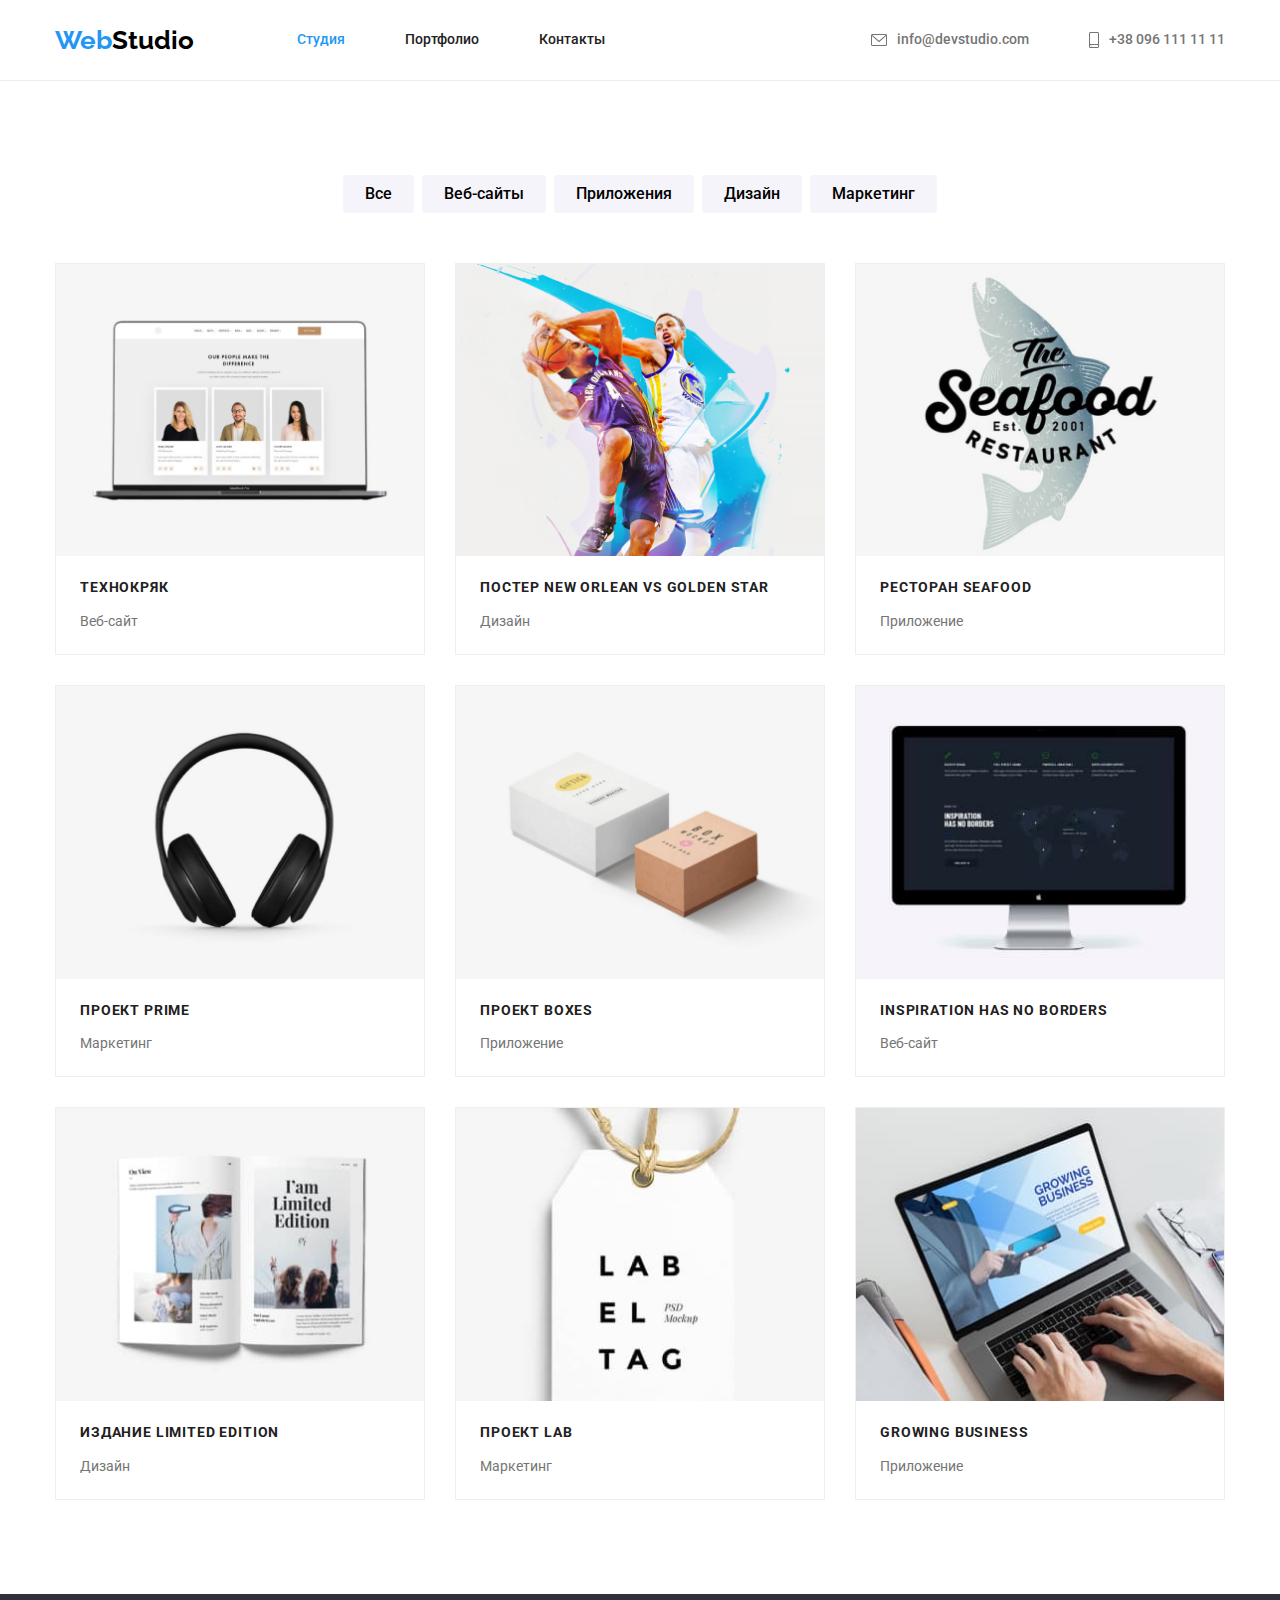
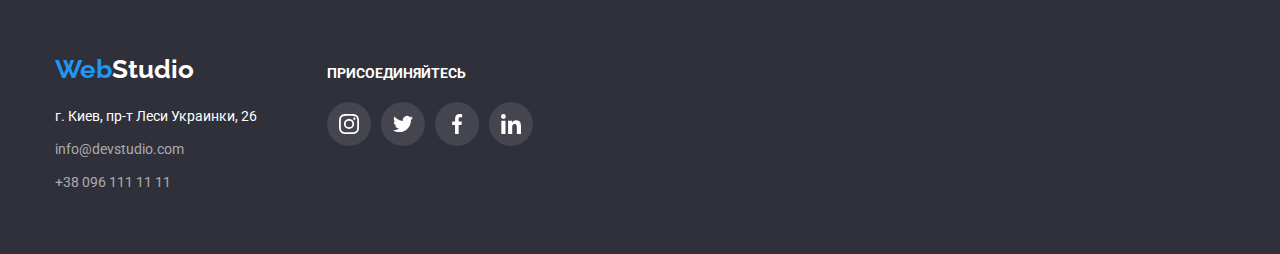
==== portfolio.html @ a8113be8 "добавляет файлы настроек" ====
<!DOCTYPE html>
<html lang="ru">
  <head>
    <meta charset="UTF-8" />
    <meta http-equiv="X-UA-Compatible" content="IE=edge" />
    <meta name="viewport" content="width=device-width, initial-scale=1.0" />
    <title>Portfolio</title>
    <link rel="preconnect" href="https://fonts.gstatic.com" />
    <link
      href="https://fonts.googleapis.com/css2?family=Oleo+Script:wght@400;700&family=Raleway:wght@700&family=Roboto:wght@400;500;700;900&display=swap"
      rel="stylesheet"
    />
    <link
      rel="stylesheet"
      href="https://cdnjs.cloudflare.com/ajax/libs/modern-normalize/1.0.0/modern-normalize.css"
    />
    <link rel="stylesheet" href="./css/styles.css" />
    <link rel="stylesheet" href="./css/portfolio.css" />
    <link rel="stylesheet" href="./css/main.css" />
  </head>
  <body>
    <header class="header">
      <div class="header-contenier">
        <nav class="nav-section">
          <a href="#" class="logo">Web<span class="black">Studio</span></a>
          <ul class="site-nav list">
            <li class="item">
              <a href="./index.html" class="link-nav link curent">Студия</a>
            </li>
            <li class="item">
              <a href="./portfolio.html" class="link-nav link">Портфолио</a>
            </li>
            <li class="item">
              <a href="#" class="link-nav link">Контакты</a>
            </li>
          </ul>
        </nav>
        <ul class="contact-list list">
          <li class="item icon-item">
            <a href="mailto:info@devstudio.com" class="contact link"
              ><svg class="icon-contact" width="16" height="12">
                <use href="./images/sprite.svg#envelope"></use>
              </svg>
              info@devstudio.com</a
            >
          </li>
          <li class="item icon-item">
            <a href="tel:+380961111111" class="contact link"
              ><svg
                class="icon-contact contact-smartphon"
                width="10"
                height="16"
              >
                <use href="./images/sprite.svg#smartphone"></use>
              </svg>
              +38 096 111 11 11</a
            >
          </li>
        </ul>
      </div>
    </header>
    <main>
      <section class="portfolio-section">
        <div class="portfolio-contenier">
          <h2 class="visually-hidden">наше портфолио</h2>
          <ul class="button-filter list">
            <li class="button-list">
              <button class="filter">Все</button>
            </li>
            <li class="button-list">
              <button class="filter">Веб-сайты</button>
            </li>
            <li class="button-list">
              <button class="filter">Приложения</button>
            </li>
            <li class="button-list">
              <button class="filter">Дизайн</button>
            </li>
            <li class="button-list">
              <button class="filter">Маркетинг</button>
            </li>
          </ul>
          <ul class="portfolio-list list">
            <li class="card-list">
              <img src="./images/portfolio/img-1.jpg" alt="Технокряк" />
              <div class="content">
                <h3 class="subtitle">Технокряк</h3>
                <p class="text">Веб-сайт</p>
              </div>
            </li>
            <li class="card-list">
              <img
                src="./images/portfolio/img-2.jpg"
                alt="Постер New Orlean vs Golden Star"
              />
              <div class="content">
                <h3 class="subtitle">Постер New Orlean vs Golden Star</h3>
                <p class="text">Дизайн</p>
              </div>
            </li>
            <li class="card-list">
              <img src="./images/portfolio/img-3.jpg" alt="Ресторан Seafood" />
              <div class="content">
                <h3 class="subtitle">Ресторан Seafood</h3>
                <p class="text">Приложение</p>
              </div>
            </li>
            <li class="card-list">
              <img src="./images/portfolio/img-4.jpg" alt="Проект Prime" />
              <div class="content">
                <h3 class="subtitle">Проект Prime</h3>
                <p class="text">Маркетинг</p>
              </div>
            </li>
            <li class="card-list">
              <img src="./images/portfolio/img-5.jpg" alt="Проект Boxes" />
              <div class="content">
                <h3 class="subtitle">Проект Boxes</h3>
                <p class="text">Приложение</p>
              </div>
            </li>
            <li class="card-list">
              <img
                src="./images/portfolio/img-6.jpg"
                alt="Inspiration has no Borders"
              />
              <div class="content">
                <h3 class="subtitle">Inspiration has no Borders</h3>
                <p class="text">Веб-сайт</p>
              </div>
            </li>
            <li class="card-list">
              <img
                src="./images/portfolio/img-7.jpg"
                alt="Издание Limited Edition"
              />
              <div class="content">
                <h3 class="subtitle">Издание Limited Edition</h3>
                <p class="text">Дизайн</p>
              </div>
            </li>
            <li class="card-list">
              <img src="./images/portfolio/img-8.jpg" alt="Проект LAB" />
              <div class="content">
                <h3 class="subtitle">Проект LAB</h3>
                <p class="text">Маркетинг</p>
              </div>
            </li>
            <li class="card-list">
              <img src="./images/portfolio/img-9.jpg" alt="Growing Business" />
              <div class="content">
                <h3 class="subtitle">Growing Business</h3>
                <p class="text">Приложение</p>
              </div>
            </li>
          </ul>
        </div>
      </section>
    </main>
    <footer class="section footer-section">
      <div class="contanier footer-contanier">
        <div class="address-footer">
          <a href="#" class="logo">Web<span class="white">Studio</span></a>
          <address class="blok-address">
            <a href="#" class="address">г. Киев, пр-т Леси Украинки, 26</a>
          </address>
          <ul class="list">
            <li class="list-contacts">
              <a href="mailto:info@devstudio.com" class="contacts"
                >info@devstudio.com</a
              >
            </li>
            <li class="list-contacts">
              <a href="tel:+380961111111" class="contacts">+38 096 111 11 11</a>
            </li>
          </ul>
        </div>
        <div class="media">
          <b class="text-media">присоединяйтесь</b>
          <ul class="media-list">
            <li class="list-media list">
              <a href="http://" class="icon-media">
                <svg class="icon-instagram" width="20" ,heigth="20">
                  <use href="./images/sprite.svg#instagram"></use>
                </svg>
              </a>
            </li>
            <li class="list-media list">
              <a href="http://" class="icon-media">
                <svg class="icon-twitter" width="20" ,heigth="20">
                  <use href="./images/sprite.svg#twitter"></use>
                </svg>
              </a>
            </li>
            <li class="list-media list">
              <a href="http://" class="icon-media">
                <svg class="icon-facebook" width="20" ,heigth="20">
                  <use href="./images/sprite.svg#facebook"></use>
                </svg>
              </a>
            </li>
            <li class="list-media list">
              <a href="http://" class="icon-media">
                <svg class="icon-linkedin" width="20" ,heigth="20">
                  <use href="./images/sprite.svg#linkedin"></use>
                </svg>
              </a>
            </li>
          </ul>
        </div>
      </div>
    </footer>
  </body>
</html>
---- css/styles.css ----
/* Переменные */
:root {
  --background-color-header: #ffffff;
  --background-color-main: #e5e5e5;
  --background-color-tiam: #f5f4fa;
  --background-color-footer: #2f303a;

  --color-logo: #2196f3;
  --color-accent: #2196f3;
  --color-text-h: #212121;
  --color-text-p: #757575;
  --color-text-hero: #ffffff;
  --color-text-mail: rgba(255, 255, 255, 0.6);
}

body {
  text-decoration: none;
}

/* утилиты */
.list {
  list-style: none;
}

h1,
h2,
h3,
p,
a,
li,
ul {
  padding: 0;
  margin: 0;
}

img {
  display: block;
  max-width: 100%;
  height: auto;
}

/* скрытый заголовок */
.visually-hidden {
  position: absolute;
  width: 1px;
  height: 1px;
  margin: -1px;
  border: 0;
  padding: 0;
  clip: rect(0 0 0 0);
  overflow: hidden;
}

.section {
  padding-top: 94px;
  padding-bottom: 94px;
  /* outline: 2px solid tomato; */
}

.contanier {
  margin-left: auto;
  margin-right: auto;
  padding-left: 15px;
  padding-right: 15px;
  width: 1200px;
  /* outline: 2px solid tomato; */
}

.button {
  display: inline-block;

  padding-top: 10px;
  padding-bottom: 10px;
  padding-left: 32px;
  padding-right: 32px;

  background-color: var(--color-accent);
  text-decoration: none;

  font-family: Roboto;
  font-style: normal;
  font-weight: bold;
  font-size: 16px;
  line-height: 1.87;

  text-align: center;

  color: #ffffff;
  box-shadow: 0px 4px 4px rgba(0, 0, 0, 0.15);
  border-radius: 4px;
}

/* Шапка сайта */
.header {
  background-color: var(--background-color-header);
  border-bottom: 1px solid #ececec;
}

.header-contenier {
  display: flex;
  width: 1200px;
  margin: auto;
  padding-left: 15px;
  padding-right: 15px;
  justify-content: space-between;
  align-items: center;
}

.icon-item {
  display: flex;
  align-items: center;
}

.link {
  color: var(--color-text-h);
  text-decoration: none;
  margin-left: 10px;
}

.icon-contact {
  margin-right: 10px;
  fill: #757575;
}

.link:hover,
.link:focus {
  color: var(--color-accent);
}

.link:hover .icon-contact,
.link:focus .icon-contact {
  fill: var(--color-accent);
}

.contact-list {
  display: flex;
}

.contact-list .item + .item {
  margin-left: 50px;
}

.contact {
  display: flex;
  align-items: center;
  color: var(--color-text-p);
  font-family: Roboto;
  font-style: normal;
  font-weight: 500;
  font-size: 14px;
  line-height: 1.14;
}

.nav-section {
  display: flex;
  justify-content: space-between;
  align-items: center;
}

.site-nav {
  display: flex;
}

.site-nav .curent {
  color: var(--color-accent);
}

.nav-list .item {
  display: block;
  padding-top: 32px;
  padding-bottom: 32px;
}

.site-nav .item + .item {
  margin-left: 50px;
}

.link-nav {
  display: block;
  padding-top: 32px;
  padding-bottom: 32px;
  font-family: -apple-system, BlinkMacSystemFont, "Segoe UI", Roboto, Oxygen,
    Ubuntu, Cantarell, "Open Sans", "Helvetica Neue", sans-serif;
  font-style: normal;
  font-weight: 500;
  font-size: 14px;
  line-height: 1.14;
}

/* стилизация логотипа */
.logo {
  display: block;
  font-family: Raleway;
  font-style: normal;
  font-weight: bold;
  font-size: 26px;
  line-height: 1.19;

  color: var(--color-logo);
  text-decoration: none;
}

.black {
  color: black;
  margin-right: 93px;
}

.white {
  color: #ffffff;
}

/* подвал сайта */
.footer-section {
  display: flex;
  justify-content: flex-start;
  background-color: var(--background-color-footer);
  padding-top: 60px;
  padding-bottom: 60px;
}

.footer-contanier {
  display: flex;
  align-items: baseline;
}

.address {
  margin-top: 20px;
  text-decoration: none;
  font-family: Roboto;
  font-style: normal;
  font-weight: normal;
  font-size: 14px;
  line-height: 1.71;
  color: #ffffff;
}

.blok-address {
  margin-top: 20px;
}

.contacts {
  text-decoration: none;
  font-family: Roboto;
  font-style: normal;
  font-weight: normal;
  font-size: 14px;
  line-height: 1.71;

  color: var(--color-text-mail);
}

.list-contacts {
  margin-top: 9px;
}
---- css/portfolio.css ----
.portfolio-section {
  padding-top: 94px;
  padding-bottom: 94px;
}

.portfolio-contenier {
  display: block;
  width: 1200px;
  margin-left: auto;
  margin-right: auto;
  padding-left: 15px;
  padding-right: 15px;
}

.button-filter {
  display: flex;
  justify-content: center;
  margin-bottom: 50px;
}

.portfolio-list {
  display: flex;
  flex-wrap: wrap;
  flex-basis: calc(100% / 3 - 30px);
  margin-left: -30px;
  margin-top: -30px;
}

.card-list {
  border: 1px solid #eeeeee;
  margin-left: 30px;
  margin-top: 30px;
  width: 370px;
}

.card-list:hover {
  box-shadow: 0px 1px 1px rgba(0, 0, 0, 0.12), 0px 4px 4px rgba(0, 0, 0, 0.06),
    1px 4px 6px rgba(0, 0, 0, 0.16);
}

.subtitle {
  margin-bottom: 4px;
  font-family: Roboto;
  font-style: normal;
  font-weight: bold;
  font-size: 18px;
  line-height: 2;

  letter-spacing: 0.06em;

  color: #212121;
}

.content {
  padding-top: 20px;
  padding-bottom: 20px;
  padding-left: 24px;
  padding-right: 24px;
}

.text {
  font-family: Roboto;
  font-style: normal;
  font-weight: normal;
  font-size: 16px;
  line-height: 1.87;
  color: #757575;
}

.button-filter .button-list + .button-list {
  margin-left: 8px;
}

.filter {
  padding-top: 6px;
  padding-bottom: 6px;
  padding-left: 22px;
  padding-right: 22px;

  font-family: Roboto;
  font-style: normal;
  font-weight: 500;
  font-size: 16px;
  line-height: 1.62;

  text-align: center;

  background-color: #f5f4fa;
  border-radius: 4px;
  border: none;
}

.filter:hover,
.filter:focus {
  color: #ffffff;
  background-color: var(--color-accent);
  box-shadow: 0px 3px 1px rgba(0, 0, 0, 0.1), 0px 1px 2px rgba(0, 0, 0, 0.08),
    0px 2px 2px rgba(0, 0, 0, 0.12);
}
---- css/main.css ----
/* секция герой */
.hero {
  max-width: 1600px;
  height: 600px;
  margin-left: auto;
  margin-right: auto;
  padding: 0;
  background-image: linear-gradient(
      to right,
      rgba(47, 48, 58, 0.4),
      rgba(47, 48, 58, 0.4)
    ),
    url("../images/Img-hero.jpg");
  background-repeat: no-repeat;
  background-position: center;
  background-size: cover;
}

.overlay {
}

.hero-contenier {
  padding-top: 200px;
  padding-bottom: 200px;
  text-align: center;
}

.hero-title {
  margin-bottom: 30px;
  font-family: Roboto;
  font-style: normal;
  font-weight: 900;
  font-size: 44px;
  line-height: 1.36;

  text-align: center;
  text-transform: uppercase;

  color: #ffffff;
}

/* оформление секций */
.contanier .list-section {
  display: flex;
  justify-content: center;
}

.icon {
  display: inline-flex;
  height: 120px;
  width: 270px;
  margin-bottom: 30px;
  background-color: #f5f4fa;
  justify-content: center;
  border-radius: 4px;
}

.icon-logo {
  fill: #afb1b8;
}

.icon-logo:hover,
.icon-logo:focus {
  fill: #2196f3;
}

.social {
  display: flex;
  justify-content: center;
}

.icon-social {
  display: inline-flex;
  margin-bottom: 30px;
  width: 44px;
  height: 44px;
  fill: #afb1b8;
  justify-content: center;
  border-radius: 50%;
}

.team-list .icon-social + .icon-social {
  margin-left: 10px;
}

.icon-social:hover,
.icon-social:focus {
  background-color: var(--color-accent);
}

.icon-social:hover .icon-team,
.icon-social:focus .icon-team {
  fill: #ffffff;
}

.list-section .list-text + .list-text {
  margin-left: 30px;
}

.work-list {
  display: flex;
  justify-content: center;
}

.subtitle {
  margin-bottom: 10px;
  font-family: Roboto;
  font-style: normal;
  font-weight: bold;
  font-size: 14px;
  line-height: 1.71;

  text-transform: uppercase;

  color: var(--color-text-h);
}

.text {
  font-family: Roboto;
  font-style: normal;
  font-weight: normal;
  font-size: 14px;
  line-height: 1.71;
}

.title-section {
  margin-bottom: 50px;
  font-family: Roboto;
  font-style: normal;
  font-weight: bold;
  font-size: 36px;
  line-height: 1.17;
  text-align: center;
  color: var(--color-text-h);
}

.work-list .work-photo + .work-photo {
  margin-left: 30px;
}

.title {
  margin-top: 30px;
  font-family: Roboto;
  font-style: normal;
  font-weight: 500;
  font-size: 16px;
  line-height: 1.187;
  text-align: center;

  color: var(--color-text-h);
}

.text-team {
  margin-top: 10px;
  margin-bottom: 30px;
  font-family: Roboto;
  font-style: normal;
  font-weight: normal;
  font-size: 16px;
  line-height: 1.187;
  text-align: center;
}

.section-work {
  padding-bottom: 94px;
}

.section-team {
  background-color: var(--background-color-tiam);
}

.team-list {
  display: flex;
  justify-content: center;
}

.team-photo {
  background-color: #ffffff;
  box-shadow: 0px 1px 3px rgba(0, 0, 0, 0.12), 0px 1px 1px rgba(0, 0, 0, 0.14),
    0px 2px 1px rgba(0, 0, 0, 0.2);
  border-radius: 0px 0px 4px 4px;
}

.team-list .team-photo + .team-photo {
  margin-left: 30px;
}

.list-clients {
  display: flex;
}

.linc-clients {
  display: inline-flex;
  width: 170px;
  height: 90px;
  justify-content: center;
  border-radius: 4px;
  border: 1px solid #afb1b8;
  outline: none;
}

.list-clients .clients + .clients {
  margin-left: 30px;
}

.linc-clients:hover,
.linc-clients:focus {
  border: 1px solid var(--color-accent);
}

.linc-clients:hover .icon-logo,
.linc-clients:focus .icon-logo {
  fill: var(--color-accent);
}

.icon-media {
  display: inline-flex;
  margin-top: 20px;
  width: 44px;
  height: 44px;
  background: rgba(255, 255, 255, 0.1);
  fill: #ffffff;
  justify-content: center;
  border-radius: 50%;
}

.media-list > .list-media + .list-media {
  margin-left: 10px;
}

.icon-media:hover,
.icon-media:focus {
  background-color: var(--color-accent);
  fill: #ffffff;
}

.media {
  margin-left: 70px;
}

.text-media {
  font-family: Roboto;
  font-style: normal;
  font-weight: bold;
  font-size: 14px;
  line-height: 1.14;
  text-transform: uppercase;
  color: #ffffff;
}

.media-list {
  display: flex;
}
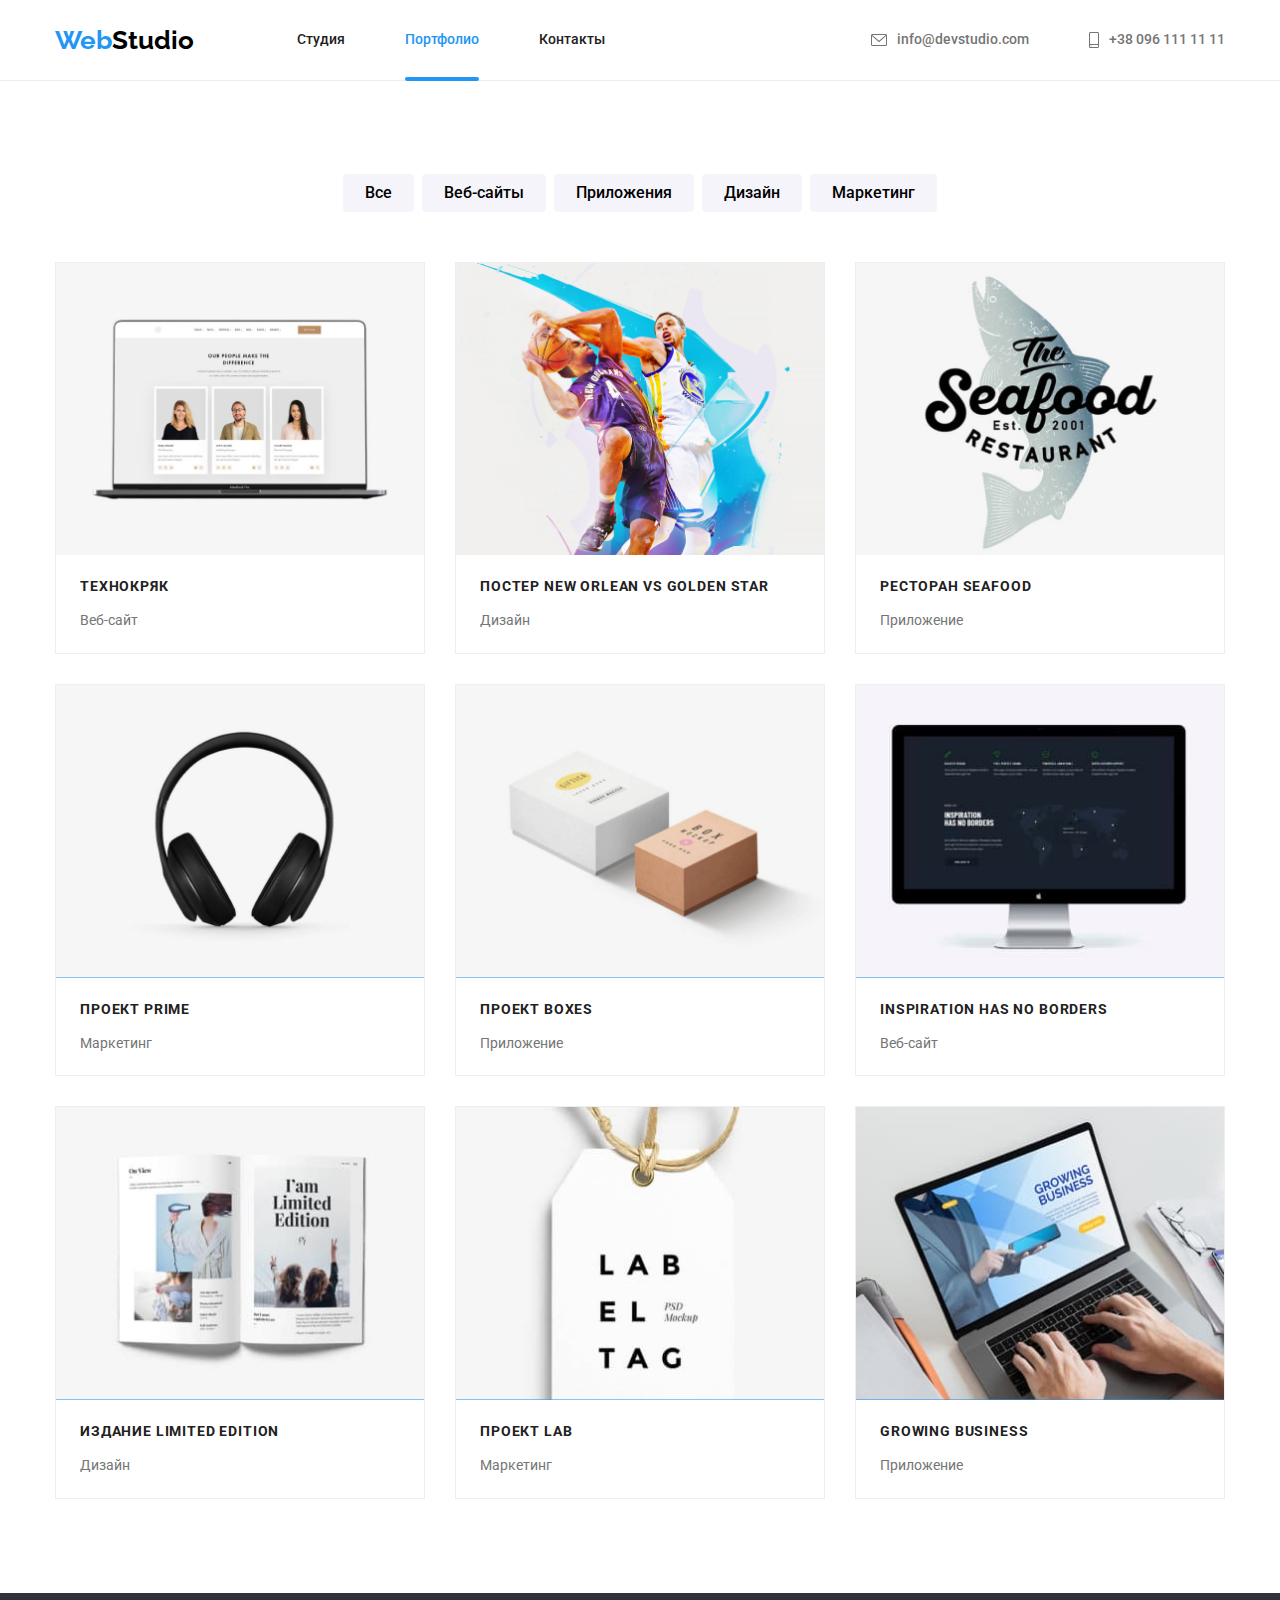
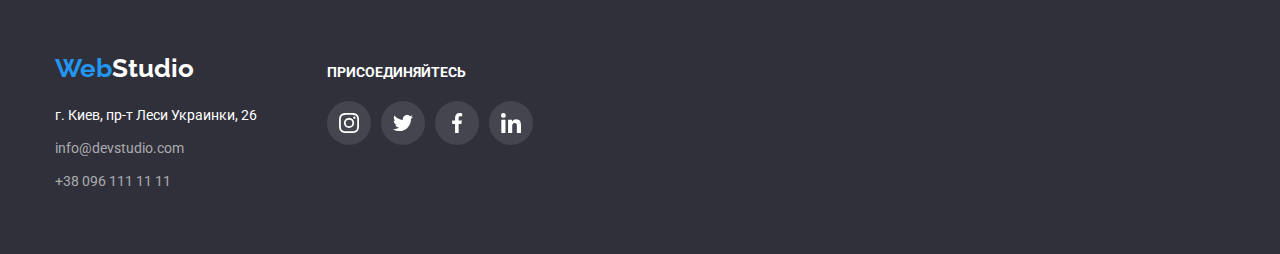
==== commit edfa43e9: "ДЗ-5" ====
--- a/portfolio.html
+++ b/portfolio.html
@@ -25,10 +25,12 @@
           <a href="#" class="logo">Web<span class="black">Studio</span></a>
           <ul class="site-nav list">
             <li class="item">
-              <a href="./index.html" class="link-nav link curent">Студия</a>
+              <a href="./index.html" class="link-nav link">Студия</a>
             </li>
             <li class="item">
-              <a href="./portfolio.html" class="link-nav link">Портфолио</a>
+              <a href="./portfolio.html" class="link-nav link curent"
+                >Портфолио</a
+              >
             </li>
             <li class="item">
               <a href="#" class="link-nav link">Контакты</a>
@@ -82,72 +84,159 @@
           </ul>
           <ul class="portfolio-list list">
             <li class="card-list">
-              <img src="./images/portfolio/img-1.jpg" alt="Технокряк" />
+              <div class="card-content">
+                <img src="./images/portfolio/img-1.jpg" alt="Технокряк" />
+                <div class="card-contanier">
+                  <p class="card-text">
+                    Технокряк это современная площадка распространения
+                    коронавируса. Компании используют эту платформу для
+                    цифрового шпионажа и атак на защищённые сервера конкурентов.
+                  </p>
+                </div>
+              </div>
               <div class="content">
                 <h3 class="subtitle">Технокряк</h3>
                 <p class="text">Веб-сайт</p>
               </div>
             </li>
             <li class="card-list">
-              <img
-                src="./images/portfolio/img-2.jpg"
-                alt="Постер New Orlean vs Golden Star"
-              />
+              <div class="card-content">
+                <img
+                  src="./images/portfolio/img-2.jpg"
+                  alt="Постер New Orlean vs Golden Star"
+                />
+                <div class="card-contanier">
+                  <p class="card-text">
+                    Технокряк это современная площадка распространения
+                    коронавируса. Компании используют эту платформу для
+                    цифрового шпионажа и атак на защищённые сервера конкурентов.
+                  </p>
+                </div>
+              </div>
               <div class="content">
                 <h3 class="subtitle">Постер New Orlean vs Golden Star</h3>
                 <p class="text">Дизайн</p>
               </div>
             </li>
             <li class="card-list">
-              <img src="./images/portfolio/img-3.jpg" alt="Ресторан Seafood" />
+              <div class="card-content">
+                <img
+                  src="./images/portfolio/img-3.jpg"
+                  alt="Ресторан Seafood"
+                />
+                <div class="card-contanier">
+                  <p class="card-text">
+                    Технокряк это современная площадка распространения
+                    коронавируса. Компании используют эту платформу для
+                    цифрового шпионажа и атак на защищённые сервера конкурентов.
+                  </p>
+                </div>
+              </div>
               <div class="content">
                 <h3 class="subtitle">Ресторан Seafood</h3>
                 <p class="text">Приложение</p>
               </div>
             </li>
             <li class="card-list">
-              <img src="./images/portfolio/img-4.jpg" alt="Проект Prime" />
+              <div class="card-content">
+                <img src="./images/portfolio/img-4.jpg" alt="Проект Prime" />
+                <div class="card-contanier">
+                  <p class="card-text">
+                    Технокряк это современная площадка распространения
+                    коронавируса. Компании используют эту платформу для
+                    цифрового шпионажа и атак на защищённые сервера конкурентов.
+                  </p>
+                </div>
+              </div>
               <div class="content">
                 <h3 class="subtitle">Проект Prime</h3>
                 <p class="text">Маркетинг</p>
               </div>
             </li>
             <li class="card-list">
-              <img src="./images/portfolio/img-5.jpg" alt="Проект Boxes" />
+              <div class="card-content">
+                <img src="./images/portfolio/img-5.jpg" alt="Проект Boxes" />
+                <div class="card-contanier">
+                  <p class="card-text">
+                    Технокряк это современная площадка распространения
+                    коронавируса. Компании используют эту платформу для
+                    цифрового шпионажа и атак на защищённые сервера конкурентов.
+                  </p>
+                </div>
+              </div>
               <div class="content">
                 <h3 class="subtitle">Проект Boxes</h3>
                 <p class="text">Приложение</p>
               </div>
             </li>
             <li class="card-list">
-              <img
-                src="./images/portfolio/img-6.jpg"
-                alt="Inspiration has no Borders"
-              />
+              <div class="card-content">
+                <img
+                  src="./images/portfolio/img-6.jpg"
+                  alt="Inspiration has no Borders"
+                />
+                <div class="card-contanier">
+                  <p class="card-text">
+                    Технокряк это современная площадка распространения
+                    коронавируса. Компании используют эту платформу для
+                    цифрового шпионажа и атак на защищённые сервера конкурентов.
+                  </p>
+                </div>
+              </div>
               <div class="content">
                 <h3 class="subtitle">Inspiration has no Borders</h3>
                 <p class="text">Веб-сайт</p>
               </div>
             </li>
             <li class="card-list">
-              <img
-                src="./images/portfolio/img-7.jpg"
-                alt="Издание Limited Edition"
-              />
+              <div class="card-content">
+                <img
+                  src="./images/portfolio/img-7.jpg"
+                  alt="Издание Limited Edition"
+                />
+                <div class="card-contanier">
+                  <p class="card-text">
+                    Технокряк это современная площадка распространения
+                    коронавируса. Компании используют эту платформу для
+                    цифрового шпионажа и атак на защищённые сервера конкурентов.
+                  </p>
+                </div>
+              </div>
               <div class="content">
                 <h3 class="subtitle">Издание Limited Edition</h3>
                 <p class="text">Дизайн</p>
               </div>
             </li>
             <li class="card-list">
-              <img src="./images/portfolio/img-8.jpg" alt="Проект LAB" />
+              <div class="card-content">
+                <img src="./images/portfolio/img-8.jpg" alt="Проект LAB" />
+                <div class="card-contanier">
+                  <p class="card-text">
+                    Технокряк это современная площадка распространения
+                    коронавируса. Компании используют эту платформу для
+                    цифрового шпионажа и атак на защищённые сервера конкурентов.
+                  </p>
+                </div>
+              </div>
               <div class="content">
                 <h3 class="subtitle">Проект LAB</h3>
                 <p class="text">Маркетинг</p>
               </div>
             </li>
             <li class="card-list">
-              <img src="./images/portfolio/img-9.jpg" alt="Growing Business" />
+              <div class="card-content">
+                <img
+                  src="./images/portfolio/img-9.jpg"
+                  alt="Growing Business"
+                />
+                <div class="card-contanier">
+                  <p class="card-text">
+                    Технокряк это современная площадка распространения
+                    коронавируса. Компании используют эту платформу для
+                    цифрового шпионажа и атак на защищённые сервера конкурентов.
+                  </p>
+                </div>
+              </div>
               <div class="content">
                 <h3 class="subtitle">Growing Business</h3>
                 <p class="text">Приложение</p>
--- a/css/styles.css
+++ b/css/styles.css
@@ -15,6 +15,7 @@
 
 body {
   text-decoration: none;
+  padding-top: 80px;
 }
 
 /* утилиты */
@@ -92,6 +93,11 @@
 
 /* Шапка сайта */
 .header {
+  position: fixed;
+  z-index: 9;
+  width: 100%;
+  top: 0;
+  left: 0;
   background-color: var(--background-color-header);
   border-bottom: 1px solid #ececec;
 }
@@ -176,6 +182,7 @@
 }
 
 .link-nav {
+  position: relative;
   display: block;
   padding-top: 32px;
   padding-bottom: 32px;
@@ -187,6 +194,17 @@
   line-height: 1.14;
 }
 
+.link-nav.curent::after {
+  position: absolute;
+  bottom: -1px;
+  content: "";
+  display: block;
+  width: 100%;
+  height: 4px;
+  background-color: var(--color-accent);
+  border-radius: 2px;
+}
+
 /* стилизация логотипа */
 .logo {
   display: block;
--- a/css/portfolio.css
+++ b/css/portfolio.css
@@ -97,3 +97,33 @@
   box-shadow: 0px 3px 1px rgba(0, 0, 0, 0.1), 0px 1px 2px rgba(0, 0, 0, 0.08),
     0px 2px 2px rgba(0, 0, 0, 0.12);
 }
+
+.card-list:hover .card-contanier {
+  transform: translateY(0);
+}
+
+.card-content {
+  position: relative;
+  overflow: hidden;
+}
+
+.card-contanier {
+  position: absolute;
+  top: 0;
+  left: 0;
+  right: 0;
+  bottom: 0;
+  padding: 64px 24px;
+  text-align: left;
+  background: rgba(33, 150, 243, 0.9);
+  transform: translateY(100%);
+  transition: cubic-bezier(0.4, 0, 0.2, 1) transform 0.25s;
+}
+
+.card-text {
+  font-family: Roboto;
+  font-weight: normal;
+  font-size: 18px;
+  line-height: 1.55;
+  color: #ffffff;
+}
--- a/css/main.css
+++ b/css/main.css
@@ -52,6 +52,7 @@
   margin-bottom: 30px;
   background-color: #f5f4fa;
   justify-content: center;
+  align-items: center;
   border-radius: 4px;
 }
 
@@ -132,10 +133,6 @@
   line-height: 1.17;
   text-align: center;
   color: var(--color-text-h);
-}
-
-.work-list .work-photo + .work-photo {
-  margin-left: 30px;
 }
 
 .title {
@@ -251,3 +248,91 @@
 .media-list {
   display: flex;
 }
+
+/* Модальное окно */
+
+.backdrop {
+  position: fixed;
+  z-index: 10;
+  top: 0;
+  left: 0;
+  width: 100%;
+  height: 100%;
+  background: rgba(0, 0, 0, 0.2);
+}
+
+.backdrop.is-hidden {
+  opacity: 0;
+  pointer-events: none;
+}
+
+.modal {
+  position: absolute;
+  left: 50%;
+  top: 50%;
+  transform: translate(-50%, -50%);
+
+  min-width: 528px;
+  min-height: 581px;
+
+  background: #ffffff;
+  box-shadow: 0px 1px 3px rgba(0, 0, 0, 0.12), 0px 1px 1px rgba(0, 0, 0, 0.14),
+    0px 2px 1px rgba(0, 0, 0, 0.2);
+  border-radius: 4px;
+}
+
+/* чем мы занимаемся */
+
+.work-photo {
+  position: relative;
+  overflow: hidden;
+}
+
+.work-photo:hover .work-text-contanier {
+  transform: translateY(0);
+}
+
+.work-list .work-photo + .work-photo {
+  margin-left: 30px;
+}
+
+.work-text-contanier {
+  position: absolute;
+  top: 0;
+  left: 0;
+  right: 0;
+  bottom: 0;
+  padding-top: 27px;
+  text-align: center;
+  background: rgba(47, 48, 58, 0.8);
+  transform: translateY(75%);
+  transition: cubic-bezier(0.4, 0, 0.2, 1) transform 0.25s;
+}
+
+.work-title {
+  font-family: Roboto;
+  font-weight: bold;
+  font-size: 14px;
+  line-height: 1.14;
+  text-align: center;
+  text-transform: uppercase;
+  color: #ffffff;
+}
+
+/* кнопка закрытия модального окна */
+
+.button-close {
+  position: absolute;
+  top: 8px;
+  right: 8px;
+  width: 30px;
+  height: 30px;
+  box-shadow: 0px 1px 3px rgba(0, 0, 0, 0.12), 0px 1px 1px rgba(0, 0, 0, 0.14),
+    0px 2px 1px rgba(0, 0, 0, 0.2);
+  border-radius: 50%;
+  border: 1px solid rgba(0, 0, 0, 0.1);
+  background: #ffffff;
+}
+
+.close {
+}
